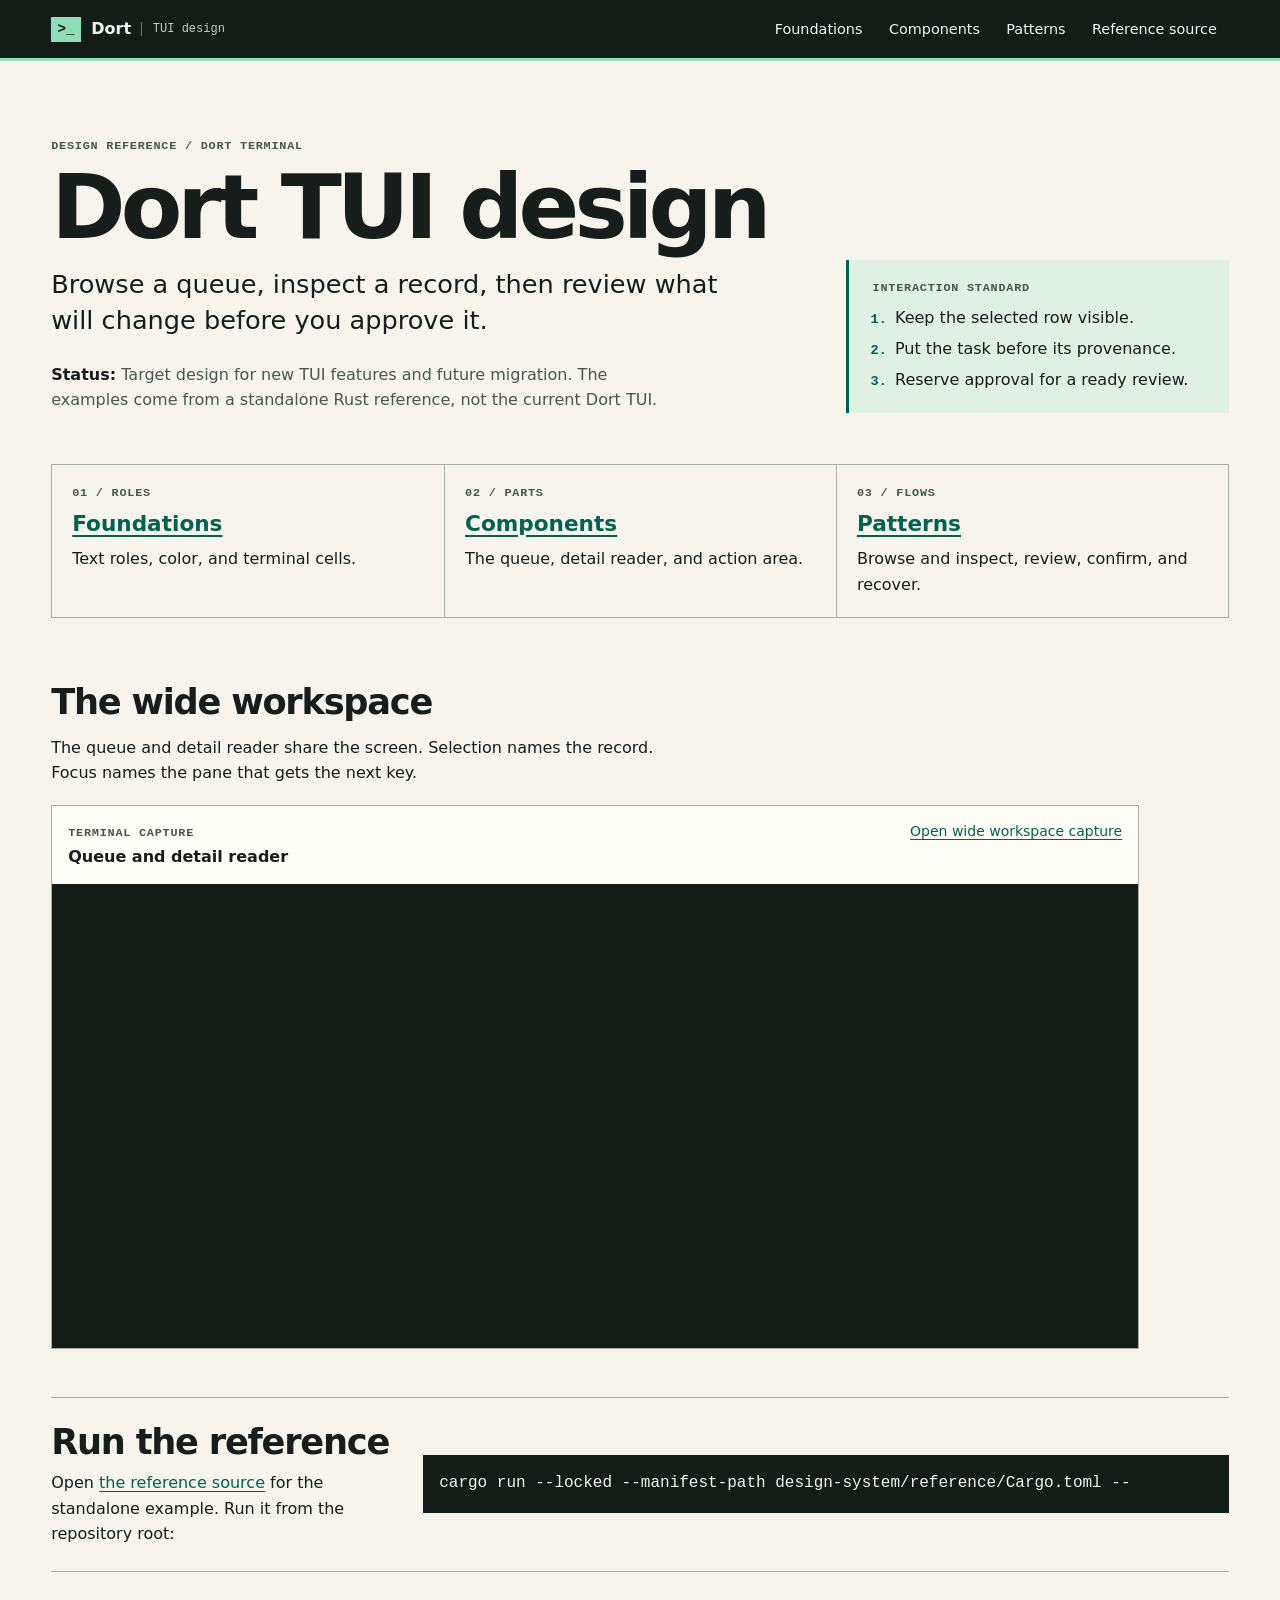
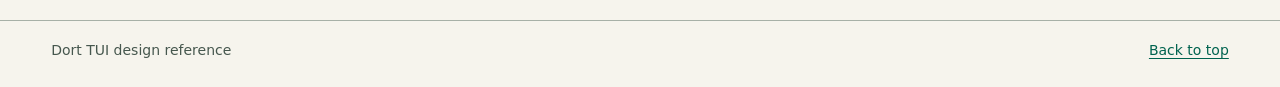
==== design-system/index.html @ 4c37d3cd "docs(design): add offline Dort TUI reference site" ====
<!doctype html>
<html lang="en">
<head>
  <meta charset="utf-8">
  <meta name="viewport" content="width=device-width, initial-scale=1">
  <title>Dort TUI Design</title>
  <link rel="stylesheet" href="site.css">
</head>
<body id="top">
  <a class="skip" href="#main">Skip to content</a>
  <header class="masthead">
    <div class="masthead-inner">
      <a class="brand" href="index.html" aria-current="page"><span class="brand-mark" aria-hidden="true">&gt;_</span> Dort <span class="brand-label">TUI design</span></a>
      <nav aria-label="Main navigation">
        <a href="foundations.html">Foundations</a>
        <a href="components.html">Components</a>
        <a href="patterns.html">Patterns</a>
        <a href="reference/">Reference source</a>
      </nav>
    </div>
  </header>
  <main id="main" class="home" tabindex="-1">
    <section class="hero" aria-labelledby="title">
      <div>
        <p class="eyebrow">Design reference / Dort terminal</p>
        <h1 id="title">Dort TUI design</h1>
        <p class="lead">Browse a queue, inspect a record, then review what will change before you approve it.</p>
        <p class="scope"><strong>Status:</strong> Target design for new TUI features and future migration. The examples come from a standalone Rust reference, not the current Dort TUI.</p>
      </div>
      <aside class="hero-standard" aria-label="Interaction standard">
        <p class="eyebrow">Interaction standard</p>
        <ol>
          <li>Keep the selected row visible.</li>
          <li>Put the task before its provenance.</li>
          <li>Reserve approval for a ready review.</li>
        </ol>
      </aside>
    </section>
    <nav class="chapters" aria-label="Design topics">
      <a href="foundations.html"><span class="eyebrow">01 / Roles</span><strong>Foundations</strong><span>Text roles, color, and terminal cells.</span></a>
      <a href="components.html"><span class="eyebrow">02 / Parts</span><strong>Components</strong><span>The queue, detail reader, and action area.</span></a>
      <a href="patterns.html"><span class="eyebrow">03 / Flows</span><strong>Patterns</strong><span>Browse and inspect, review, confirm, and recover.</span></a>
    </nav>
    <section class="home-section" id="workspace" aria-labelledby="workspace-heading">
      <h2 id="workspace-heading">The wide workspace</h2>
      <p class="intro">The queue and detail reader share the screen. Selection names the record. Focus names the pane that gets the next key.</p>
      <figure class="capture">
        <figcaption><span><span class="eyebrow">Terminal capture</span><strong>Queue and detail reader</strong></span><a href="captures/workspace-wide.html">Open wide workspace capture</a></figcaption>
        <div class="frame-window" role="group" aria-label="Terminal capture. Scroll sideways for more columns." tabindex="0">
          <iframe loading="lazy" src="captures/workspace-wide.html" title="Wide workspace with a queue, selected record, and detail reader" sandbox></iframe>
        </div>
      </figure>
    </section>
    <section class="reference-note" id="run" aria-labelledby="run-heading">
      <div>
        <h2 id="run-heading">Run the reference</h2>
        <p>Open <a href="reference/">the reference source</a> for the standalone example. Run it from the repository root:</p>
      </div>
      <pre tabindex="0"><code>cargo run --locked --manifest-path design-system/reference/Cargo.toml --</code></pre>
    </section>
  </main>
  <footer class="footer"><span>Dort TUI design reference</span><a href="#top">Back to top</a></footer>
</body>
</html>
---- design-system/site.css ----
:root {
  color-scheme: light;
  --paper: #f6f4ed;
  --ink: #171d1b;
  --muted: #46574e;
  --line: #a7b0a7;
  --accent: #00634f;
  --tint: #e0f0e5;
  --terminal: #141c18;
  --mono: ui-monospace, "SFMono-Regular", Consolas, "Liberation Mono", monospace;
  --gutter: clamp(1rem, 4vw, 3.75rem);
  font: 100%/1.6 system-ui, sans-serif;
  background: var(--paper);
  color: var(--ink);
}

*, *::before, *::after { box-sizing: border-box; }
body { margin: 0; }
h1, h2, p, figure, pre, dl, dd { margin: 0; }
a { color: var(--accent); text-underline-offset: .2em; }
a:hover { text-decoration-thickness: .15em; }
:focus-visible { outline: 2px solid var(--accent); outline-offset: 4px; }
main:focus { outline: none; }
section[id] { scroll-margin-block-start: 1.25rem; }

.skip {
  position: absolute;
  z-index: 1;
  inset: .5rem auto auto 1rem;
  padding: .5rem .75rem;
  background: var(--paper);
}
.skip:not(:focus) { clip-path: inset(50%); }

.masthead { background: var(--terminal); color: #f1f6ef; border-bottom: 3px solid #90ddba; }
.masthead-inner, main, .footer { max-width: 92rem; margin-inline: auto; padding-inline: var(--gutter); }
.masthead-inner { display: flex; align-items: center; justify-content: space-between; flex-wrap: wrap; gap: .15rem 2rem; padding-block: .45rem; }
.masthead a { color: inherit; text-decoration: none; }
.masthead a:hover { text-decoration: underline; }
.masthead a:focus-visible { outline-color: #90ddba; }
.brand { display: inline-flex; align-items: center; gap: .65rem; min-height: 44px; font-weight: 750; }
.brand-mark { font: 700 .88rem/1 var(--mono); background: #90ddba; color: var(--terminal); padding: .35rem .4rem; }
.brand-label { border-inline-start: 1px solid #66786d; padding-inline-start: .65rem; color: #bed0c5; font: .75rem/1.2 var(--mono); }
.masthead nav { display: flex; flex-wrap: wrap; gap: 0 .15rem; }
.masthead nav a { display: flex; align-items: center; min-height: 44px; padding: .4rem .75rem; font-size: .9rem; }
.masthead nav a[aria-current] { background: #2e4338; box-shadow: inset 0 -2px #90ddba; }

h1 { font-size: clamp(2.75rem, 7vw, 5.75rem); font-weight: 730; line-height: 1.02; letter-spacing: -.055em; }
h2 { font-size: clamp(1.5rem, 3.4vw, 2.2rem); line-height: 1.15; letter-spacing: -.035em; }
.eyebrow { font: 700 .74rem/1.45 var(--mono); letter-spacing: .065em; text-transform: uppercase; color: var(--muted); }
.lead { max-width: 44rem; font-size: clamp(1.125rem, 2.5vw, 1.6rem); line-height: 1.4; }
.hero, .chapter-head { padding-block: clamp(2rem, 6vw, 6rem) clamp(2rem, 4vw, 3.75rem); }
.hero { display: grid; grid-template-columns: minmax(0, 2fr) minmax(0, 1fr); align-items: end; gap: 1.75rem; }
.hero h1, .chapter-head h1 { margin-block: .4rem .85rem; }
.scope { max-width: 39rem; margin-top: 1.45rem; color: var(--muted); }
.scope strong { color: var(--ink); }
.hero-standard { padding: 1.25rem 1.5rem; border-inline-start: 3px solid var(--accent); background: var(--tint); }
.hero-standard ol { margin: .5rem 0 0; padding-inline-start: 1.4rem; }
.hero-standard li + li { margin-top: .35rem; }
.hero-standard li::marker { font: 700 .85rem var(--mono); color: var(--accent); }

.chapters { display: grid; grid-template-columns: repeat(3, minmax(0, 1fr)); border: 1px solid var(--line); }
.chapters a { display: grid; align-content: start; gap: .3rem; padding: 1.25rem; color: var(--ink); text-decoration: none; }
.chapters a + a { border-inline-start: 1px solid var(--line); }
.chapters a:hover, .chapters a:focus-visible { background: var(--tint); }
.chapters a strong { color: var(--accent); font-size: 1.35rem; text-decoration: underline; text-underline-offset: .18em; }
.home-section { margin-top: clamp(2.5rem, 5vw, 4.5rem); }
.intro { margin-top: .75rem; max-width: 62ch; }
.reference-note { display: grid; grid-template-columns: minmax(0, 22rem) minmax(0, 1fr); align-items: center; gap: 1.25rem; margin-block: 3rem; border-block: 1px solid var(--line); padding-block: 1.5rem; }
.reference-note p { margin-top: .5rem; }
pre { max-width: 100%; overflow: auto; background: var(--terminal); color: #f1f6ef; padding: 1rem; }
code, kbd { font-family: var(--mono); }
kbd { white-space: nowrap; padding: .08em .28em; border: 1px solid var(--line); border-radius: .2em; background: #fffdf7; font-size: .9em; }

.chapter { display: grid; grid-template-columns: 11.5rem minmax(0, 1fr); column-gap: clamp(1rem, 4vw, 4rem); }
.chapter-head { grid-column: 1 / -1; border-bottom: 1px solid var(--line); }
.contents { align-self: start; position: sticky; top: 1rem; display: grid; gap: .18rem; margin-top: 1.65rem; padding-inline-end: .5rem; }
.contents a { padding-block: .35rem; }
.chapter-body { min-width: 0; padding-bottom: 3rem; }
.chapter-body > section { padding-top: 1.65rem; }
.chapter-body > section + section { margin-top: 2.35rem; border-top: 1px solid var(--line); }
.chapter-body h2 { margin-bottom: .75rem; }
.chapter-body p:not(.eyebrow), .chapter-body li { max-width: 65ch; }
.chapter-body p + p { margin-top: .75rem; }
.rules { margin-block: .75rem; padding-inline-start: 1.3rem; }
.rules li + li { margin-top: .42rem; }
.terms, .roles { margin-block: .75rem; max-width: 49rem; }
.terms > div, .roles > div { display: grid; grid-template-columns: minmax(8rem, 1fr) minmax(0, 3fr); gap: .25rem 1rem; align-items: baseline; border-bottom: 1px solid var(--line); padding-block: .55rem; }
.terms > div:first-child, .roles > div:first-child { border-top: 1px solid var(--line); }
.terms dt { font-weight: 700; }
.roles > div { grid-template-columns: minmax(0, 12rem) minmax(0, 1fr); }
.sample { display: inline-block; background: var(--terminal); color: #f1f6ef; padding: .2rem .55rem; font: .92rem/1.4 var(--mono); }
.sample.heading { color: #87deed; font-weight: 700; }
.sample.label { font-weight: 700; }
.sample.finished { color: #90ddba; }
.sample.warning { color: #ffdc7b; }
.sample.blocker { color: #ffaaa3; }

.capture { max-width: 68rem; margin-top: 1.2rem; border: 1px solid var(--line); background: #fffdf7; }
.capture figcaption { display: flex; flex-wrap: wrap; align-items: baseline; justify-content: space-between; gap: .4rem 1.25rem; padding: .85rem 1rem; }
.capture figcaption .eyebrow { display: block; margin-bottom: .15rem; }
.capture figcaption a { font-size: .875rem; }
.frame-window { overflow-x: auto; background: var(--terminal); }
.frame-window:focus-visible { outline-color: #90ddba; outline-offset: -4px; }
.capture iframe { display: block; width: 100%; min-width: 60rem; height: 29rem; border: 0; background: var(--terminal); }
.capture-compact { max-width: 43rem; }
.capture-compact iframe { min-width: 31rem; }

.footer { display: flex; flex-wrap: wrap; justify-content: space-between; gap: .5rem 1rem; padding-block: 1.15rem 1.6rem; border-top: 1px solid var(--line); color: var(--muted); font-size: .875rem; }

@media (max-width: 54rem) {
  .hero, .reference-note, .chapter { grid-template-columns: minmax(0, 1fr); }
  .hero-standard { max-width: 35rem; }
  .contents { position: static; display: flex; flex-wrap: wrap; align-items: baseline; gap: .15rem 1rem; margin-top: 1.15rem; padding: 0 0 .85rem; border-bottom: 1px solid var(--line); }
  .contents .eyebrow { width: 100%; }
}

@media (max-width: 37rem) {
  .chapters { grid-template-columns: minmax(0, 1fr); }
  .chapters a + a { border-inline-start: 0; border-top: 1px solid var(--line); }
  .terms > div, .roles > div { grid-template-columns: minmax(0, 1fr); }
  .masthead nav a { padding-inline: .5rem; }
}
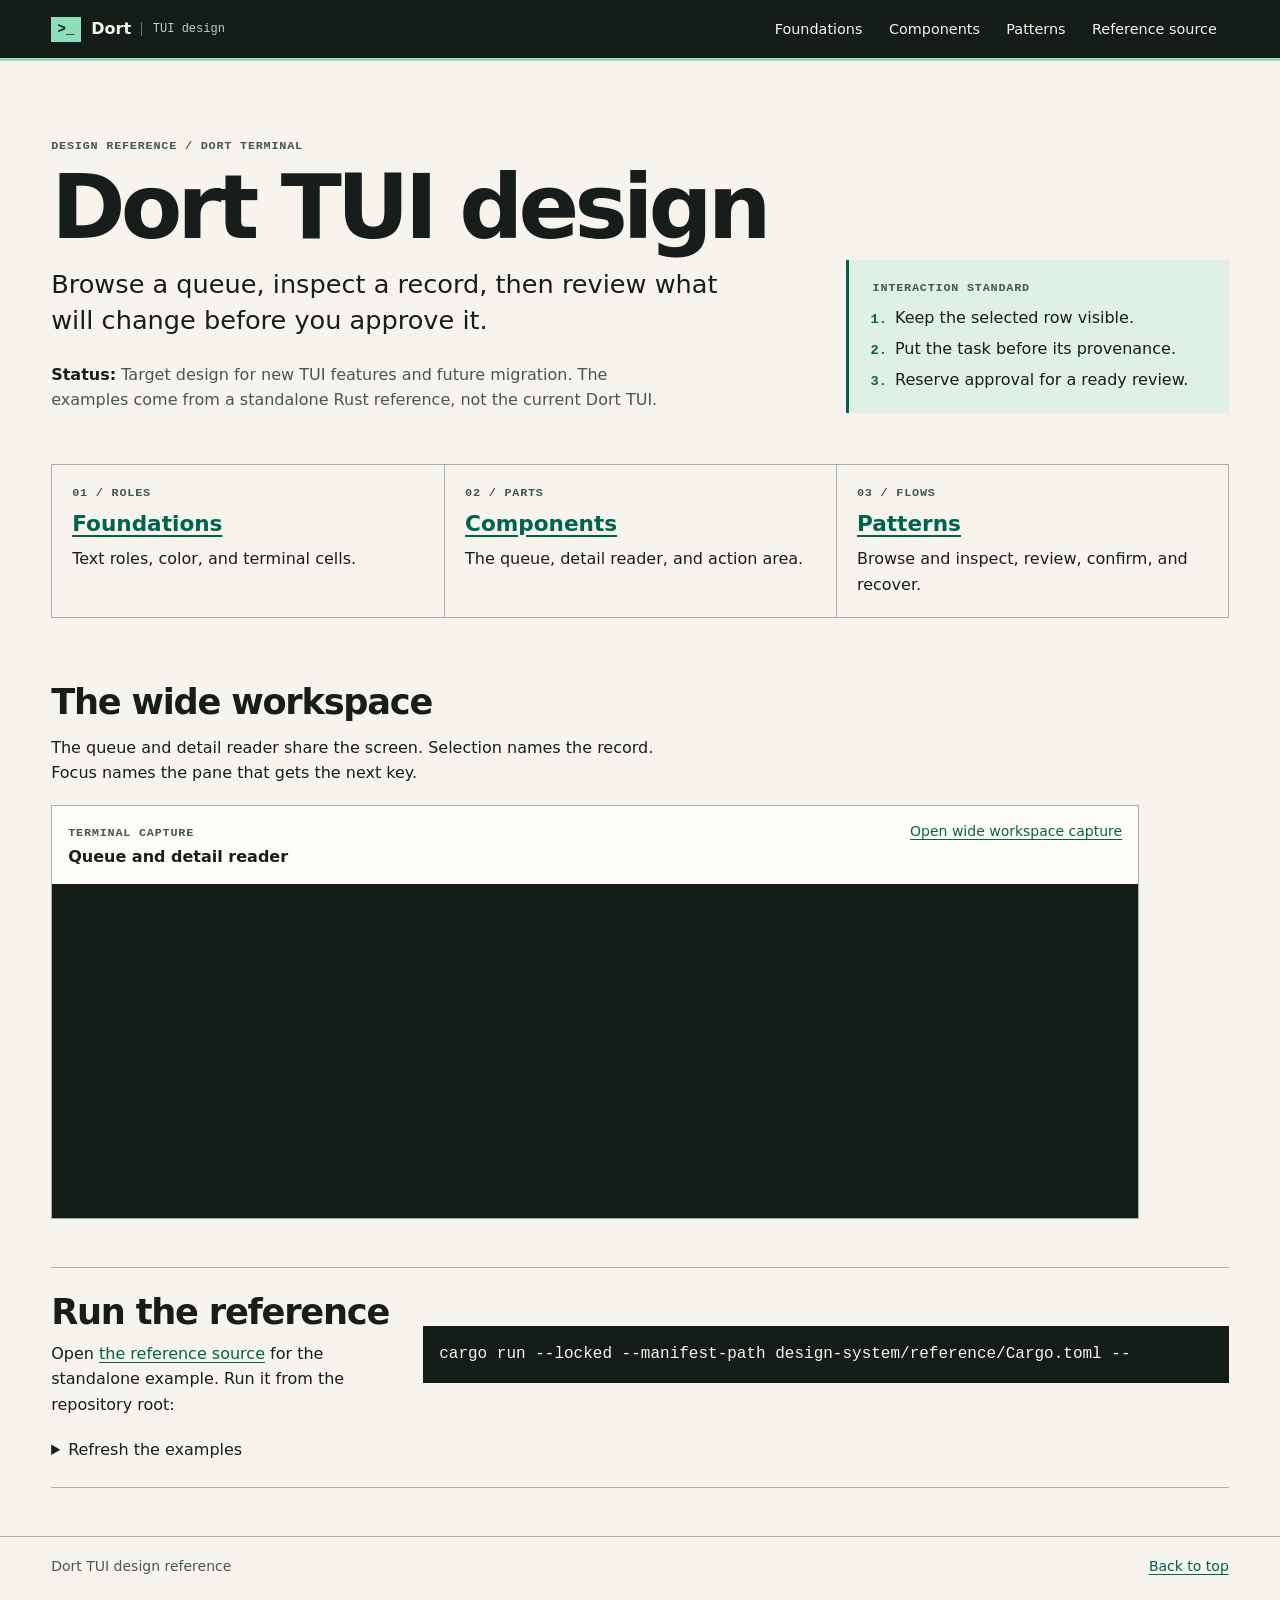
==== commit c4c88256: "docs(design): show the actual terminal reference offline" ====
--- a/design-system/index.html
+++ b/design-system/index.html
@@ -47,7 +47,7 @@
       <figure class="capture">
         <figcaption><span><span class="eyebrow">Terminal capture</span><strong>Queue and detail reader</strong></span><a href="captures/workspace-wide.html">Open wide workspace capture</a></figcaption>
         <div class="frame-window" role="group" aria-label="Terminal capture. Scroll sideways for more columns." tabindex="0">
-          <iframe loading="lazy" src="captures/workspace-wide.html" title="Wide workspace with a queue, selected record, and detail reader" sandbox></iframe>
+          <iframe src="captures/workspace-wide.html" title="Wide workspace with a queue, selected record, and detail reader" style="--columns: 100; --rows: 19" sandbox></iframe>
         </div>
       </figure>
     </section>
@@ -57,6 +57,11 @@
         <p>Open <a href="reference/">the reference source</a> for the standalone example. Run it from the repository root:</p>
       </div>
       <pre tabindex="0"><code>cargo run --locked --manifest-path design-system/reference/Cargo.toml --</code></pre>
+      <details>
+        <summary>Refresh the examples</summary>
+        <pre tabindex="0"><code>cargo run --locked --manifest-path design-system/reference/Cargo.toml -- gallery design-system/captures
+python3 design-system/check.py</code></pre>
+      </details>
     </section>
   </main>
   <footer class="footer"><span>Dort TUI design reference</span><a href="#top">Back to top</a></footer>
--- a/design-system/site.css
+++ b/design-system/site.css
@@ -102,9 +102,16 @@
 .capture figcaption a { font-size: .875rem; }
 .frame-window { overflow-x: auto; background: var(--terminal); }
 .frame-window:focus-visible { outline-color: #90ddba; outline-offset: -4px; }
-.capture iframe { display: block; width: 100%; min-width: 60rem; height: 29rem; border: 0; background: var(--terminal); }
+.capture iframe {
+  display: block;
+  width: 100%;
+  min-width: calc(var(--columns) * 1ch + 1px);
+  height: calc(var(--rows) * 1.35em + 1px);
+  border: 0;
+  font: 13px/1.35 ui-monospace, Menlo, Consolas, monospace;
+  background: var(--terminal);
+}
 .capture-compact { max-width: 43rem; }
-.capture-compact iframe { min-width: 31rem; }
 
 .footer { display: flex; flex-wrap: wrap; justify-content: space-between; gap: .5rem 1rem; padding-block: 1.15rem 1.6rem; border-top: 1px solid var(--line); color: var(--muted); font-size: .875rem; }
 
